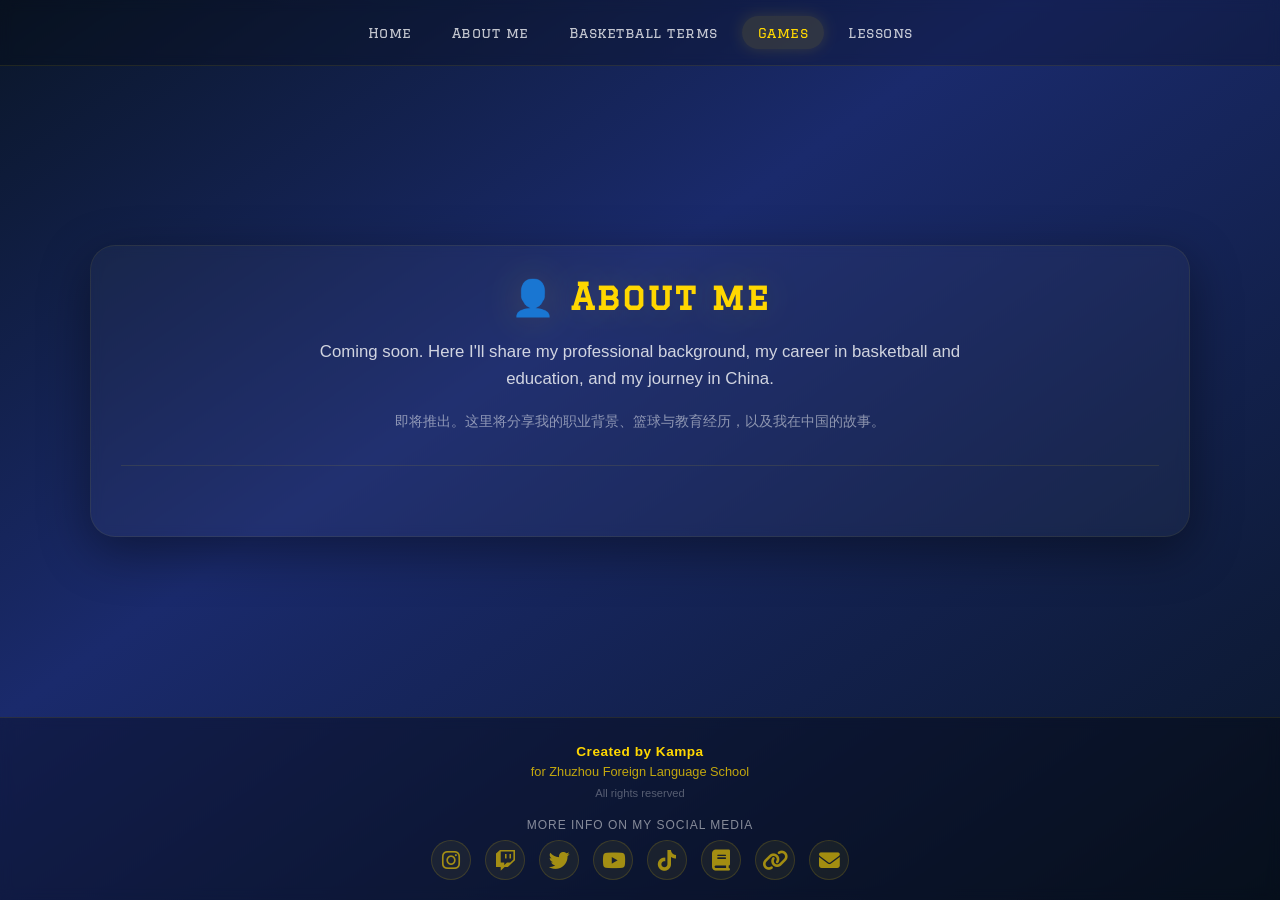
==== games.html @ 239232f9 "Create games.html" ====
<!DOCTYPE html>
<html lang="en">
<head>
    <meta charset="UTF-8">
    <meta name="viewport" content="width=device-width, initial-scale=1.0">
    <title>About me · Kampa</title>
    <link rel="stylesheet" href="css/style.css">
    <link rel="stylesheet" href="https://cdnjs.cloudflare.com/ajax/libs/font-awesome/6.4.0/css/all.min.css">
    <link href="https://fonts.googleapis.com/css2?family=Graduate&display=swap" rel="stylesheet">
</head>
<body>

    <div id="header-container"></div>

    <main class="main-content">
        <div class="home-wrapper">
            <div class="welcome-section">
                <h1>👤 About me</h1>
                <p class="welcome-text">
                    Coming soon. Here I'll share my professional background, my career in basketball
                    and education, and my journey in China.
                </p>
                <p class="welcome-text-cn">
                    即将推出。这里将分享我的职业背景、篮球与教育经历，以及我在中国的故事。
                </p>
            </div>
        </div>
    </main>

    <div id="footer-container"></div>

    <script src="js/header.js"></script>
    <script src="js/footer.js"></script>

</body>
</html>
---- css/style.css ----
/* =============================================
   RESET Y BASE
   ============================================= */
* {
    margin: 0;
    padding: 0;
    box-sizing: border-box;
    user-select: none;
    -webkit-tap-highlight-color: transparent;
}

html, body {
    min-height: 100%;
    overflow-x: hidden;
}

body {
    background: linear-gradient(145deg, #0a1628 0%, #1a2a6c 40%, #0a1628 100%);
    background-attachment: fixed;
    font-family: 'Segoe UI', Arial, sans-serif;
    color: white;
    display: flex;
    flex-direction: column;
    min-height: 100vh;
    position: relative;
}

/* =============================================
   LOGOS FLOTANTES (con brillo, sin marco)
   ============================================= */
.floating-logo {
    position: fixed;
    display: flex;
    justify-content: center;
    align-items: center;
    z-index: 0;
    pointer-events: none;
}

.floating-logo.left {
    width: 160px;
    height: 160px;
    left: 80px;
    top: 50%;
    transform: translateY(-50%);
}

.floating-logo.right {
    width: 240px;
    height: 240px;
    right: 80px;
    top: 50%;
    transform: translateY(-50%);
}

.floating-logo img {
    width: 100%;
    height: 100%;
    object-fit: contain;
    filter: drop-shadow(0 0 30px rgba(255, 215, 0, 0.08));
    background: transparent !important;
    padding: 0 !important;
    border: none !important;
    border-radius: 0 !important;
}

/* =============================================
   HEADER
   ============================================= */
.site-header {
    position: relative;
    z-index: 10;
    padding: 16px 24px;
    background: rgba(0, 0, 0, 0.2);
    backdrop-filter: blur(6px);
    border-bottom: 1px solid rgba(255, 215, 0, 0.1);
}

.header-container {
    max-width: 1300px;
    margin: 0 auto;
    display: flex;
    align-items: center;
    justify-content: space-between;
    gap: 20px;
}

.header-logo {
    width: 60px;
    height: 60px;
    object-fit: contain;
    filter: drop-shadow(0 0 15px rgba(255, 215, 0, 0.2));
    transition: transform 0.3s ease;
    background: transparent !important;
    border: none !important;
    padding: 0 !important;
}

.header-logo:hover {
    transform: scale(1.1);
}

.main-nav {
    display: flex;
    gap: 8px;
    flex-wrap: wrap;
    justify-content: center;
    flex: 1;
}

.main-nav a {
    font-family: 'Graduate', 'Segoe UI', sans-serif;
    color: rgba(255, 255, 255, 0.75);
    text-decoration: none;
    padding: 8px 16px;
    font-size: 0.9rem;
    letter-spacing: 0.5px;
    border-radius: 20px;
    transition: all 0.25s ease;
}

.main-nav a:hover {
    color: #FFD700;
    background: rgba(255, 215, 0, 0.08);
}

.main-nav a.active {
    color: #FFD700;
    background: rgba(255, 215, 0, 0.12);
    box-shadow: 0 0 15px rgba(255, 215, 0, 0.15);
}

/* =============================================
   MAIN CONTENT
   ============================================= */
.main-content {
    flex: 1;
    position: relative;
    z-index: 1;
    display: flex;
    justify-content: center;
    align-items: center;
    padding: 40px 20px;
}

.home-wrapper {
    width: 100%;
    max-width: 1100px;
    padding: 30px;
    background: rgba(255, 255, 255, 0.03);
    backdrop-filter: blur(6px);
    border-radius: 25px;
    border: 1px solid rgba(255, 215, 0, 0.08);
    box-shadow: 0 15px 50px rgba(0, 0, 0, 0.4);
}

/* =============================================
   WELCOME SECTION
   ============================================= */
.welcome-section {
    text-align: center;
    margin-bottom: 40px;
    padding-bottom: 30px;
    border-bottom: 1px solid rgba(255, 215, 0, 0.1);
}

.welcome-section h1 {
    font-family: 'Graduate', 'Segoe UI', sans-serif;
    font-size: 2.2rem;
    color: #FFD700;
    text-shadow: 0 0 40px rgba(255, 215, 0, 0.2);
    margin-bottom: 20px;
    letter-spacing: 2px;
}

.welcome-text {
    font-size: 1.05rem;
    color: rgba(255, 255, 255, 0.8);
    line-height: 1.6;
    max-width: 700px;
    margin: 0 auto 16px;
}

.welcome-text-cn {
    font-size: 0.9rem;
    color: rgba(255, 255, 255, 0.5);
    line-height: 1.8;
    max-width: 700px;
    margin: 0 auto;
}

/* =============================================
   TARJETAS DE CATEGORÍAS
   ============================================= */
.categories-grid {
    display: grid;
    grid-template-columns: repeat(4, 1fr);
    gap: 20px;
}

.category-card {
    background: linear-gradient(145deg, rgba(255, 215, 0, 0.08), rgba(255, 215, 0, 0.02));
    border: 2px solid rgba(255, 215, 0, 0.2);
    border-radius: 18px;
    padding: 28px 20px;
    text-decoration: none;
    color: white;
    display: flex;
    flex-direction: column;
    align-items: center;
    text-align: center;
    gap: 12px;
    transition: all 0.3s ease;
    cursor: pointer;
}

.category-card:hover {
    transform: translateY(-6px);
    border-color: #FFD700;
    box-shadow: 0 12px 40px rgba(255, 215, 0, 0.25);
    background: linear-gradient(145deg, rgba(255, 215, 0, 0.15), rgba(255, 215, 0, 0.05));
}

.category-icon {
    font-size: 2.8rem;
    filter: drop-shadow(0 0 15px rgba(255, 215, 0, 0.3));
    transition: transform 0.3s ease;
}

.category-card:hover .category-icon {
    transform: scale(1.15);
}

.category-title {
    font-family: 'Graduate', 'Segoe UI', sans-serif;
    font-size: 1.15rem;
    color: #FFD700;
    letter-spacing: 1px;
}

.category-desc {
    font-size: 0.8rem;
    color: rgba(255, 255, 255, 0.5);
    line-height: 1.4;
}

/* =============================================
   FOOTER
   ============================================= */
.site-footer {
    position: relative;
    z-index: 10;
    padding: 24px 24px 20px;
    background: rgba(0, 0, 0, 0.3);
    border-top: 1px solid rgba(255, 215, 0, 0.1);
    backdrop-filter: blur(6px);
}

.footer-container {
    max-width: 1300px;
    margin: 0 auto;
    display: flex;
    flex-direction: column;
    align-items: center;
    gap: 16px;
}

.footer-credits {
    text-align: center;
    line-height: 1.5;
}

.footer-credits .creator {
    color: #FFD700;
    font-weight: bold;
    font-size: 0.85rem;
    letter-spacing: 0.5px;
}

.footer-credits .school {
    color: rgba(255, 215, 0, 0.75);
    font-size: 0.8rem;
}

.footer-credits .rights {
    color: rgba(255, 255, 255, 0.3);
    font-size: 0.7rem;
    margin-top: 4px;
}

.footer-social {
    display: flex;
    flex-direction: column;
    align-items: center;
    gap: 8px;
}

.footer-social .label {
    color: rgba(255, 255, 255, 0.5);
    font-size: 0.75rem;
    letter-spacing: 1px;
    text-transform: uppercase;
}

.redes-iconos {
    display: flex;
    gap: 14px;
    flex-wrap: wrap;
    justify-content: center;
}

.redes-iconos a {
    color: rgba(255, 215, 0, 0.6);
    font-size: 1.3rem;
    width: 40px;
    height: 40px;
    display: flex;
    align-items: center;
    justify-content: center;
    border-radius: 50%;
    background: rgba(255, 215, 0, 0.06);
    border: 1px solid rgba(255, 215, 0, 0.15);
    transition: all 0.25s ease;
    text-decoration: none;
}

.redes-iconos a:hover {
    color: #FFD700;
    background: rgba(255, 215, 0, 0.15);
    border-color: #FFD700;
    transform: translateY(-3px) scale(1.05);
    box-shadow: 0 6px 20px rgba(255, 215, 0, 0.25);
}

/* =============================================
   RESPONSIVE
   ============================================= */
@media (max-width: 1100px) {
    .floating-logo.left { width: 120px; height: 120px; left: 50px; }
    .floating-logo.right { width: 180px; height: 180px; right: 50px; }
}

@media (max-width: 850px) {
    .floating-logo.left { width: 80px; height: 80px; left: 20px; }
    .floating-logo.right { width: 120px; height: 120px; right: 20px; }

    .categories-grid {
        grid-template-columns: repeat(2, 1fr);
        gap: 14px;
    }

    .welcome-section h1 { font-size: 1.6rem; }
    .welcome-text { font-size: 0.95rem; }
    .welcome-text-cn { font-size: 0.8rem; }

    .main-nav { gap: 4px; }
    .main-nav a { padding: 6px 10px; font-size: 0.8rem; }
}

@media (max-width: 550px) {
    .floating-logo.left { width: 55px; height: 55px; left: 10px; }
    .floating-logo.right { width: 80px; height: 80px; right: 10px; }

    .site-header { padding: 10px 12px; }
    .header-logo { width: 45px; height: 45px; }
    .header-container { flex-wrap: wrap; }

    .main-nav {
        order: 3;
        width: 100%;
        justify-content: center;
        margin-top: 8px;
    }
    .main-nav a { padding: 5px 8px; font-size: 0.7rem; }

    .home-wrapper { padding: 20px 14px; }

    .welcome-section h1 { font-size: 1.3rem; }
    .welcome-text { font-size: 0.85rem; }
    .welcome-text-cn { font-size: 0.7rem; }

    .categories-grid {
        grid-template-columns: repeat(2, 1fr);
        gap: 10px;
    }
    .category-card { padding: 18px 12px; }
    .category-icon { font-size: 2rem; }
    .category-title { font-size: 0.9rem; }
    .category-desc { font-size: 0.7rem; }

    .footer-credits .creator { font-size: 0.75rem; }
    .footer-credits .school { font-size: 0.7rem; }
    .redes-iconos { gap: 8px; }
    .redes-iconos a { width: 34px; height: 34px; font-size: 1.1rem; }
}

@media (max-width: 400px) {
    .categories-grid {
        grid-template-columns: 1fr;
    }
}

/* Pantallas grandes */
@media (min-height: 900px) {
    .floating-logo.left { width: 200px; height: 200px; left: 100px; }
    .floating-logo.right { width: 300px; height: 300px; right: 100px; }
}
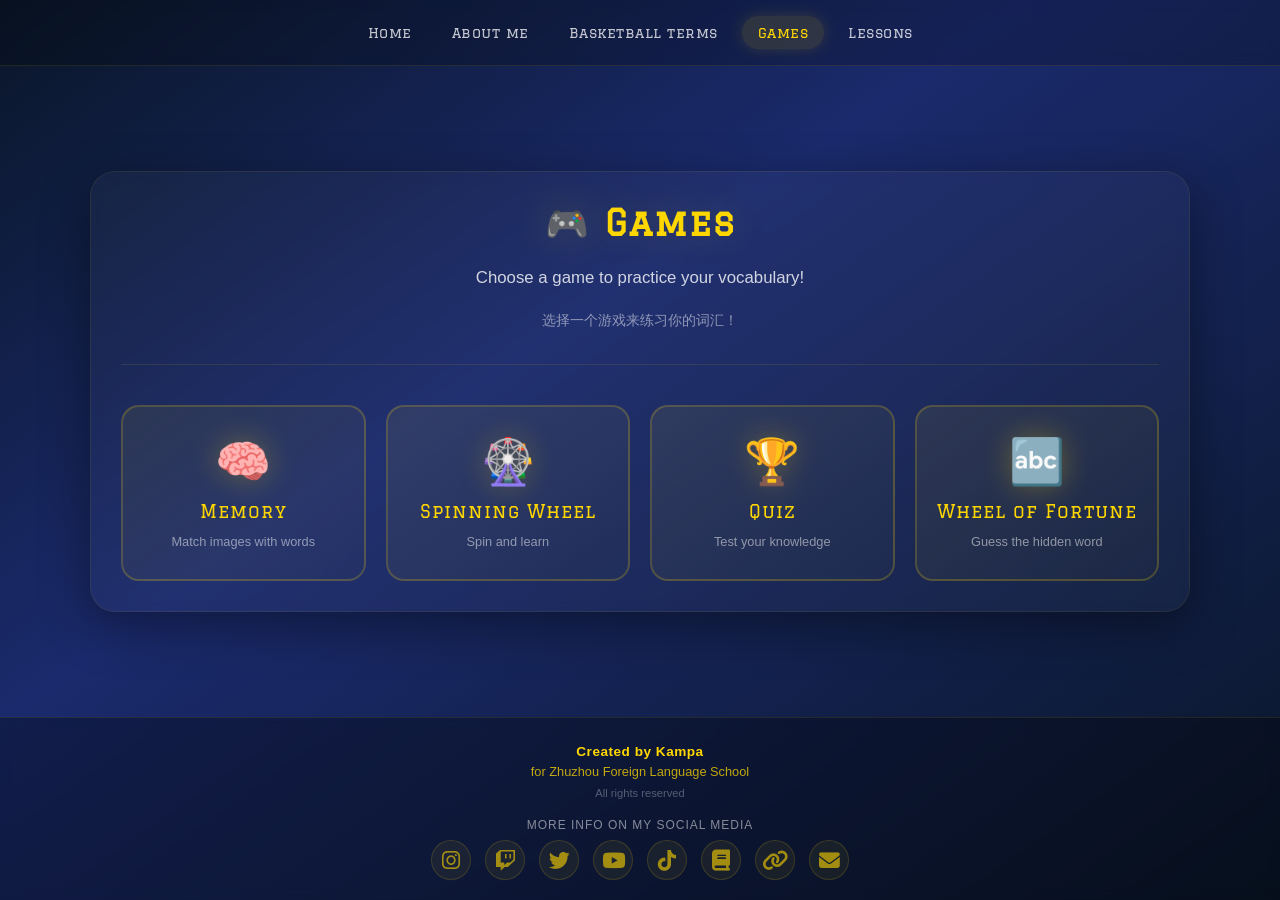
==== commit 656f9401: "Update games.html" ====
--- a/games.html
+++ b/games.html
@@ -3,7 +3,7 @@
 <head>
     <meta charset="UTF-8">
     <meta name="viewport" content="width=device-width, initial-scale=1.0">
-    <title>About me · Kampa</title>
+    <title>Games · Kampa</title>
     <link rel="stylesheet" href="css/style.css">
     <link rel="stylesheet" href="https://cdnjs.cloudflare.com/ajax/libs/font-awesome/6.4.0/css/all.min.css">
     <link href="https://fonts.googleapis.com/css2?family=Graduate&display=swap" rel="stylesheet">
@@ -14,16 +14,43 @@
 
     <main class="main-content">
         <div class="home-wrapper">
+
             <div class="welcome-section">
-                <h1>👤 About me</h1>
+                <h1>🎮 Games</h1>
                 <p class="welcome-text">
-                    Coming soon. Here I'll share my professional background, my career in basketball
-                    and education, and my journey in China.
+                    Choose a game to practice your vocabulary!
                 </p>
                 <p class="welcome-text-cn">
-                    即将推出。这里将分享我的职业背景、篮球与教育经历，以及我在中国的故事。
+                    选择一个游戏来练习你的词汇！
                 </p>
             </div>
+
+            <div class="categories-grid">
+                <a href="memory.html" class="category-card">
+                    <div class="category-icon">🧠</div>
+                    <div class="category-title">Memory</div>
+                    <div class="category-desc">Match images with words</div>
+                </a>
+
+                <a href="wheel.html" class="category-card">
+                    <div class="category-icon">🎡</div>
+                    <div class="category-title">Spinning Wheel</div>
+                    <div class="category-desc">Spin and learn</div>
+                </a>
+
+                <a href="quiz.html" class="category-card">
+                    <div class="category-icon">🏆</div>
+                    <div class="category-title">Quiz</div>
+                    <div class="category-desc">Test your knowledge</div>
+                </a>
+
+                <a href="fortune.html" class="category-card">
+                    <div class="category-icon">🔤</div>
+                    <div class="category-title">Wheel of Fortune</div>
+                    <div class="category-desc">Guess the hidden word</div>
+                </a>
+            </div>
+
         </div>
     </main>
 
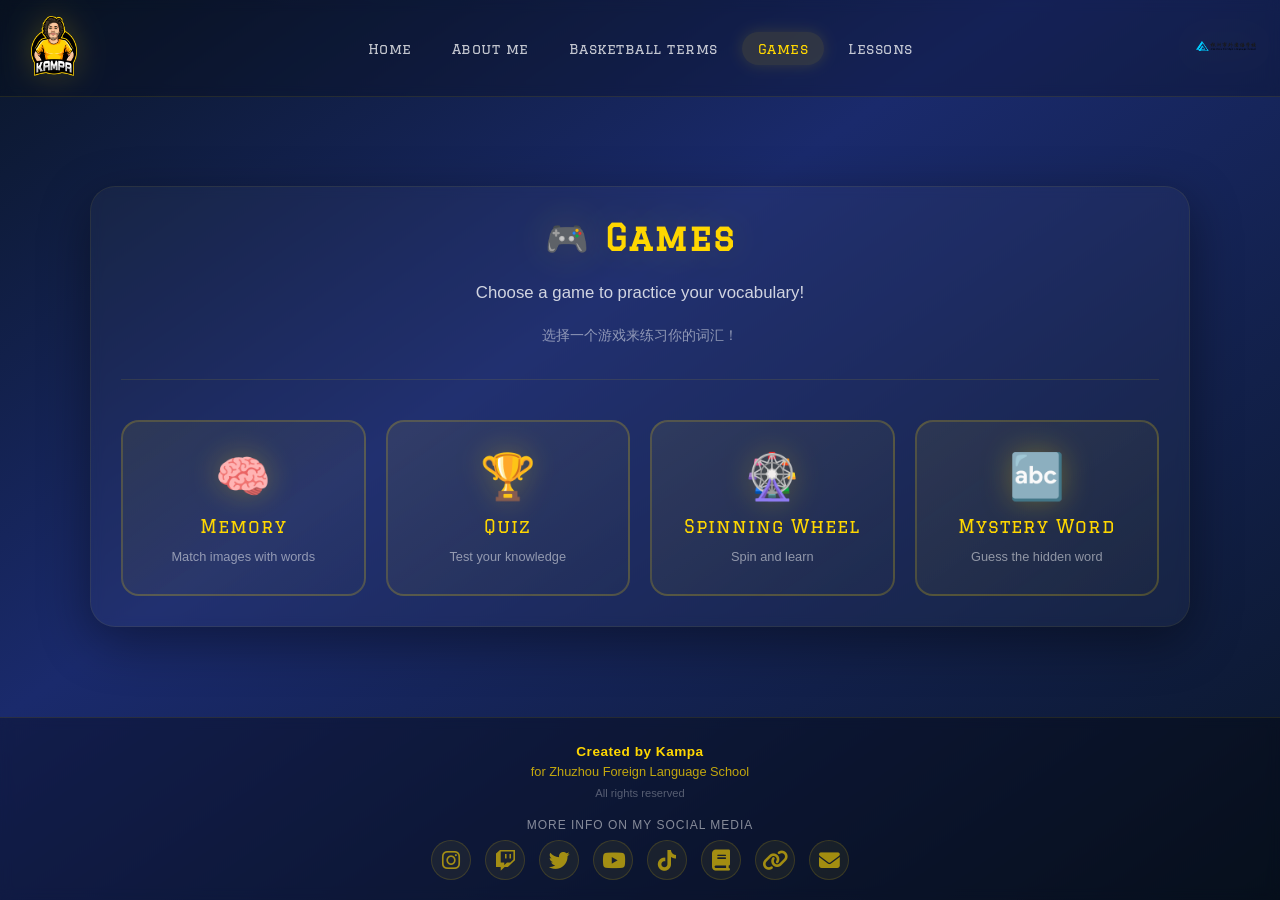
==== commit a5c4cc49: "Update games.html" ====
--- a/games.html
+++ b/games.html
@@ -32,21 +32,21 @@
                     <div class="category-desc">Match images with words</div>
                 </a>
 
+                <a href="quiz.html" class="category-card">
+                    <div class="category-icon">🏆</div>
+                    <div class="category-title">Quiz</div>
+                    <div class="category-desc">Test your knowledge</div>
+                </a>
+
                 <a href="wheel.html" class="category-card">
                     <div class="category-icon">🎡</div>
                     <div class="category-title">Spinning Wheel</div>
                     <div class="category-desc">Spin and learn</div>
                 </a>
 
-                <a href="quiz.html" class="category-card">
-                    <div class="category-icon">🏆</div>
-                    <div class="category-title">Quiz</div>
-                    <div class="category-desc">Test your knowledge</div>
-                </a>
-
-                <a href="fortune.html" class="category-card">
+                <a href="mystery.html" class="category-card">
                     <div class="category-icon">🔤</div>
-                    <div class="category-title">Wheel of Fortune</div>
+                    <div class="category-title">Mystery Word</div>
                     <div class="category-desc">Guess the hidden word</div>
                 </a>
             </div>
